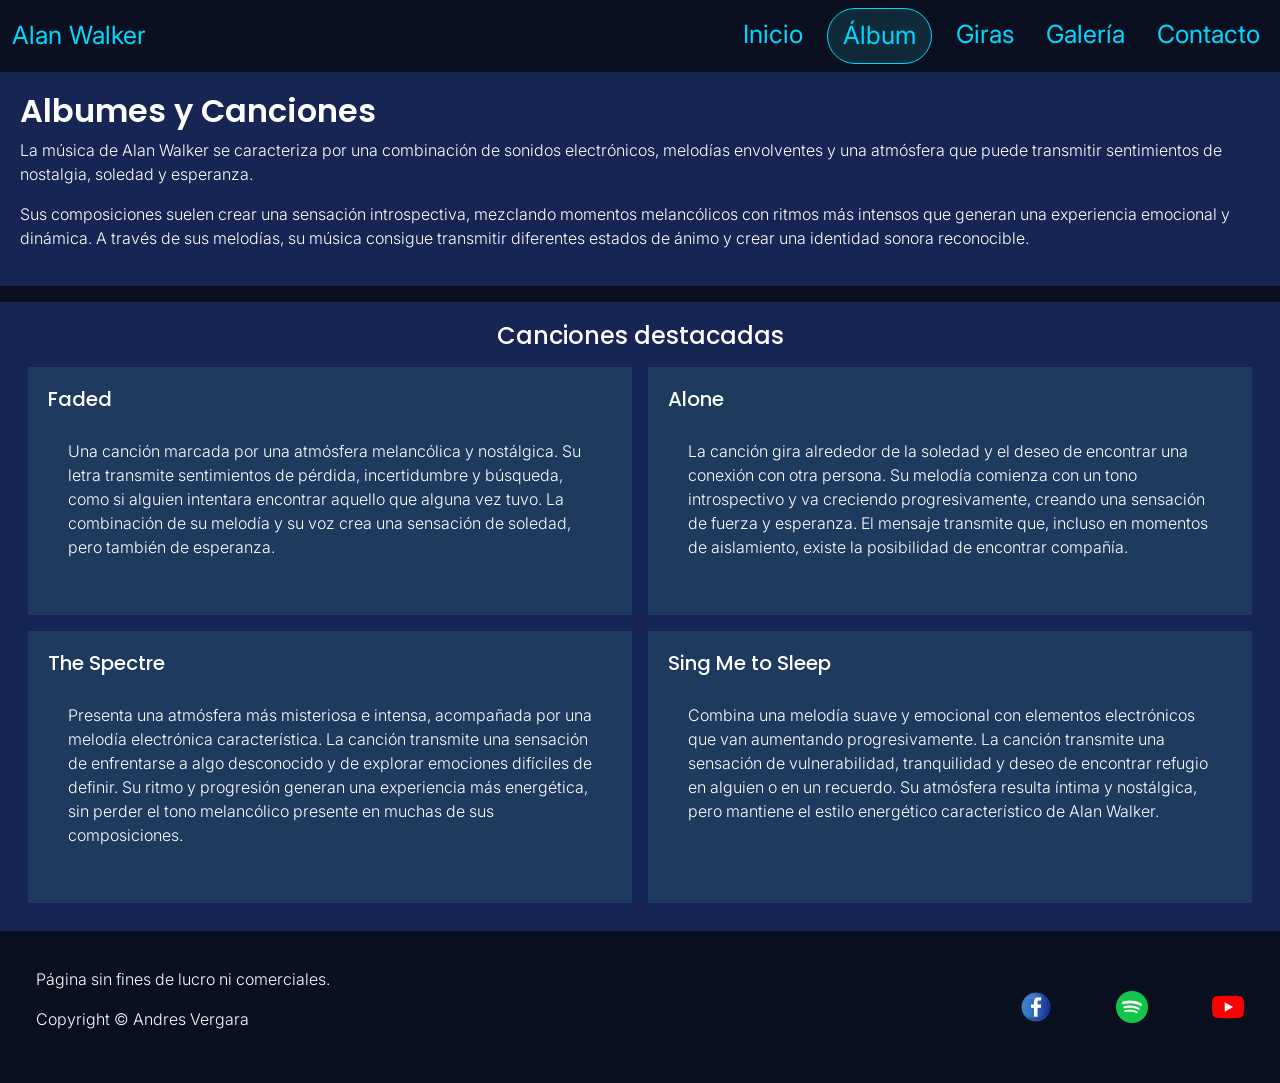
==== pages/album.html @ c4db2413 "Inicializacion" ====
<!DOCTYPE html>
<html lang="es">

<head>
    <!-- Meta Etiquetas -->
    <meta charset="UTF-8">
    <meta name="viewport" content="width=device-width, initial-scale=1.0">
    <meta name="keywords" content="Alan Walker, albumes, discografia, canciones, Faded, The Spectre">
    <meta name="description" content="Descubre los albumes y la discografia de Alan Walker conoce sus canciones mas populares y explora exitos como Faded y The Spectre">

    <!-- Imagen Pestaña -->
    <link rel="shortcut icon" href="../assets/icons/Logo.png" type="image/x-icon">
    
    <!-- CSS AOS -->
    <link href="https://unpkg.com/aos@2.3.1/dist/aos.css" rel="stylesheet">
    <!-- CSS Boostrasp -->
    <link href="https://cdn.jsdelivr.net/npm/bootstrap@5.3.8/dist/css/bootstrap.min.css" rel="stylesheet" integrity="sha384-sRIl4kxILFvY47J16cr9ZwB07vP4J8+LH7qKQnuqkuIAvNWLzeN8tE5YBujZqJLB" crossorigin="anonymous">
    <!-- CSS ESTILO -->
    <link rel="stylesheet" href="../css/style.css">

    <title>Alan Walker - Album</title>
</head>

<body>

    <header>
        <nav class="navbar navbar-expand-md navGeneral">
            <div class="container-fluid">

                <a class="navbar-brand" href="../index.html">Alan Walker</a>

                <button class="navbar-toggler" type="button"
                    data-bs-toggle="collapse"
                    data-bs-target="#navbarNav"
                    aria-controls="navbarNav"
                    aria-expanded="false"
                    aria-label="Abrir navegación">

                        <span class="menu-icon">
                            <span></span>
                            <span></span>
                            <span></span>
                        </span>
                </button>

                <div class="collapse navbar-collapse" id="navbarNav">
                    <ul class="navbar-nav">
                        <li class="nav-item">
                            <a class="nav-link" href="../index.html">Inicio</a>
                        </li>

                        <li class="nav-item">
                            <a class="nav-link active" href="album.html">Álbum</a>
                        </li>

                        <li class="nav-item">
                            <a class="nav-link" href="giras.html">Giras</a>
                        </li>

                        <li class="nav-item">
                            <a class="nav-link" href="galeria.html">Galería</a>
                        </li>

                        <li class="nav-item">
                            <a class="nav-link" href="contacto.html">Contacto</a>
                        </li>
                    </ul>
                </div>

            </div>
        </nav>
    </header>

    <main class="mainAlbum">

        <section>
        <h1>Albumes y Canciones</h1>
            <p>La música de Alan Walker se caracteriza por una combinación de sonidos electrónicos, melodías envolventes y una atmósfera que puede transmitir sentimientos de nostalgia, soledad y esperanza.</p>
            <p>Sus composiciones suelen crear una sensación introspectiva, mezclando momentos melancólicos con ritmos más intensos que generan una experiencia emocional y dinámica. A través de sus melodías, su música consigue transmitir diferentes estados de ánimo y crear una identidad sonora reconocible.</p>
        </section>

        <section class="destacadaAlbum">
            <h2>Canciones destacadas</h2>
            <div>
                <article>
                    <h3>Faded</h3>
                    <p>Una canción marcada por una atmósfera melancólica y nostálgica. Su letra transmite sentimientos de pérdida, incertidumbre y búsqueda, como si alguien intentara encontrar aquello que alguna vez tuvo. La combinación de su melodía y su voz crea una sensación de soledad, pero también de esperanza.</p>
                </article>

                <article>
                    <h3>Alone</h3>
                    <p>La canción gira alrededor de la soledad y el deseo de encontrar una conexión con otra persona. Su melodía comienza con un tono introspectivo y va creciendo progresivamente, creando una sensación de fuerza y esperanza. El mensaje transmite que, incluso en momentos de aislamiento, existe la posibilidad de encontrar compañía.</p>
                </article>
            </div>

            <div>
                <article>
                    <h3>The Spectre</h3>
                    <p>Presenta una atmósfera más misteriosa e intensa, acompañada por una melodía electrónica característica. La canción transmite una sensación de enfrentarse a algo desconocido y de explorar emociones difíciles de definir. Su ritmo y progresión generan una experiencia más energética, sin perder el tono melancólico presente en muchas de sus composiciones.</p>
                </article>

                <article>
                    <h3>Sing Me to Sleep</h3>
                    <p>Combina una melodía suave y emocional con elementos electrónicos que van aumentando progresivamente. La canción transmite una sensación de vulnerabilidad, tranquilidad y deseo de encontrar refugio en alguien o en un recuerdo. Su atmósfera resulta íntima y nostálgica, pero mantiene el estilo energético característico de Alan Walker.</p>
                </article>
            </div>
        </section>
    </main>



    <footer>
        <section>
            <p>Página sin fines de lucro ni comerciales.</p>
            <p>Copyright © Andres Vergara</p>
        </section>

        <section class="redes">
            <nav>
                <a target="_blank" href="https://www.facebook.com/alanwalkermusic/">
                    <img src="../assets/icons/facebookLogo.png" alt="Logo de Facebook">
                </a>
                <a target="_blank" href="https://open.spotify.com/artist/7vk5e3vY1uw9plTHJAMwjN">
                    <img src="../assets/icons/spotifyLogo.png" alt="Logo de Spotify">
                </a>
                <a target="_blank" href="https://www.youtube.com/channel/UCJrOtniJ0-NWz37R30urifQ">
                    <img src="../assets/icons/youtubeLogo.png" alt="Logo de YouTube">
                </a>
            </nav>
        </section>
    </footer>
<script src="https://unpkg.com/aos@2.3.1/dist/aos.js"></script>
<script>
    AOS.init();
</script>
<script src="https://cdn.jsdelivr.net/npm/bootstrap@5.3.8/dist/js/bootstrap.bundle.min.js" integrity="sha384-FKyoEForCGlyvwx9Hj09JcYn3nv7wiPVlz7YYwJrWVcXK/BmnVDxM+D2scQbITxI" crossorigin="anonymous"></script>
</body>

</html>
---- css/style.css ----
@charset "UTF-8";
@import url("https://fonts.googleapis.com/css2?family=Poppins:ital,wght@0,100;0,200;0,300;0,400;0,500;0,600;0,700;0,800;0,900;1,100;1,200;1,300;1,400;1,500;1,600;1,700;1,800;1,900&display=swap");
@import url("https://fonts.googleapis.com/css2?family=Inter:ital,opsz,wght@0,14..32,100..900;1,14..32,100..900&display=swap");
.girasCompra button, .bloqueFormContacto form button {
  background-color: #1E3A5F;
  border: 1px solid #00D9FF;
  border-radius: 5px;
  margin-bottom: 10px;
  color: #00D9FF;
  display: block;
  margin: 1rem auto;
  padding: 5px;
}
.girasCompra button:hover, .bloqueFormContacto form button:hover {
  transform: scale(1.09) translateY(-2px);
}

.bloqueGaleria, .bloqueVideo, .bloqueConciertos, .bloqueFotografia {
  background-color: #263F70;
  display: flex;
  flex-direction: column;
  align-items: center;
}

* {
  padding: 0;
  margin: 0;
  box-sizing: border-box;
}

body {
  overflow-x: hidden;
  font-family: "Inter", sans-serif;
  font-weight: 400;
  background-color: #0B1020;
  color: #FFFFFF;
}

img {
  max-width: 100%;
}

/* Contenidos */
section {
  background-color: #172554;
  padding: 20px;
}

article {
  background-color: #1E3A5F;
  padding: 20px;
}

/* Títulos */
h1, h2, h3 {
  font-family: "Poppins", sans-serif;
}

h1 {
  font-weight: 600;
  font-size: 2rem;
}

h2 {
  font-weight: 500;
  font-size: 1.5rem;
}

h3 {
  font-weight: 500;
  font-size: 1.25rem;
}

p {
  font-weight: 300;
  font-size: 1rem;
}

figcaption {
  font-weight: 200;
}

/* Enlaces */
a {
  text-decoration: none;
  color: #00D9FF;
}

/* Elementos */
iframe {
  width: 400px;
  height: 200px;
}

header nav a {
  font-size: 25px;
  color: #00D9FF;
}
header nav ul {
  list-style: none;
  display: flex;
  gap: 1rem;
}
header .navbar-collapse {
  justify-content: flex-end;
}
header .navbar-brand {
  font-size: 25px;
  color: #00D9FF;
}
header .navbar-brand:hover {
  color: #66E8FF;
}
header .nav-link {
  color: #00D9FF;
  font-size: 25px;
  padding: 8px;
  transition: all 0.5s;
}
header .nav-link:hover {
  color: #66E8FF;
  text-decoration: underline;
  transform: scale(0.92) translateY(-2px);
}
header .navbar .nav-link.active {
  color: #00D9FF;
  background-color: #102A3A;
  border: 1px solid #00D9FF;
  border-radius: 50px;
  padding: 8px 15px;
}
header .navbar-toggler {
  border-color: #00D9FF;
}
header .menu-icon {
  display: flex;
  flex-direction: column;
  gap: 5px;
}
header .menu-icon span {
  width: 20px;
  height: 2px;
  background-color: #00D9FF;
  display: block;
}

/* ============================= */
/* MAIN - MOBILE */
/* ============================= */
.mainIndex {
  display: flex;
  flex-direction: column;
  gap: 1rem;
}

/* ============================= */
/* TRAYECTORIA */
/* ============================= */
.trayectoriaIndex {
  display: flex;
  flex-direction: column;
  gap: 1rem;
}

.bloqueTrayectoriaIndex {
  display: block;
}

.bloqueHabilidadesIndex {
  display: block;
}

.indexImgAlan {
  display: none;
}

/* ============================= */
/* LISTA */
/* ============================= */
.indexLista {
  list-style: none;
}

/* ============================= */
/* BIOGRAFÍA */
/* ============================= */
.indexBioInicio {
  display: grid;
  grid-template-columns: 1fr;
  grid-template-areas: "indexT" "indexB1" "indexB2";
  gap: 1rem;
}

/* ============================= */
/* ÁREAS DEL GRID */
/* ============================= */
.indexTitulo {
  grid-area: indexT;
}

.indexBioTexto1 {
  grid-area: indexB1;
}

.indexBioTexto2 {
  grid-area: indexB2;
}

/* ============================= */
/* TABLET - 758px */
/* ============================= */
@media (min-width: 768px) {
  /* ========================= */
  /* TRAYECTORIA */
  /* ========================= */
  .trayectoriaIndex {
    grid-area: trayectoria;
    display: flex;
    flex-direction: column;
    gap: 1rem;
  }
  .bloqueTrayectoriaIndex {
    display: none;
  }
  .bloqueHabilidadesIndex {
    display: block;
  }
  .indexImgAlan {
    display: block;
  }
  /* ========================= */
  /* BIOGRAFÍA */
  /* ========================= */
  .indexBioInicio {
    grid-area: bio;
    display: grid;
    grid-template-columns: 1fr 1fr;
    grid-template-rows: auto;
    grid-template-areas: "indexT indexT" "indexB1 indexB2";
    gap: 1rem;
  }
  .indexImgAlan {
    display: none;
  }
}
/* ============================= */
/* ESCRITORIO - 1024px */
/* ============================= */
@media (min-width: 1024px) {
  /* ========================= */
  /* MAIN INDEX */
  /* ========================= */
  .mainIndex {
    display: flex;
    flex-direction: column;
    gap: 1rem;
  }
  /* ========================= */
  /* TRAYECTORIA */
  /* ========================= */
  .trayectoriaIndex {
    display: grid;
    display: grid;
    grid-template-columns: 1fr 1fr;
    grid-template-rows: auto 1fr;
    grid-template-areas: "bloTraInd bloTraInd" "bloqHabInd bloImgInd";
  }
  .bloqueTrayectoriaIndex {
    grid-area: bloTraInd;
    display: block;
  }
  .bloqueHabilidadesIndex {
    grid-area: bloqHabInd;
    display: block;
  }
  .indexImgAlan {
    grid-area: bloImgInd;
    display: block;
  }
  /* ========================= */
  /* BIOGRAFÍA */
  /* ========================= */
  .indexBioInicio {
    display: grid;
    grid-template-columns: repeat(2, 1fr);
    grid-template-rows: 1fr 1fr 2fr;
    grid-template-areas: "indexT indexT" "indexB1 indexB1" "indexB2 indexB2";
    gap: 1rem;
  }
  /* ========================= */
  /* LISTA */
  /* ========================= */
  .indexLista {
    list-style: none;
  }
  /* ========================= */
  /* TRAYECTORIA */
  /* ========================= */
  .trayectoriaIndex {
    gap: 0;
  }
}
/* ============================= */
/* ALBUM - ESCRITORIO */
/* ============================= */
@media (min-width: 1024px) {
  .mainAlbum {
    display: flex;
    flex-direction: column;
    gap: 1rem;
  }
  .destacadaAlbum {
    display: flex;
    flex-direction: column;
    align-items: center;
  }
  .destacadaAlbum div {
    display: flex;
    flex-direction: row;
    gap: 1rem;
    padding: 0.5rem;
  }
  .destacadaAlbum div article {
    flex: 1;
  }
  .destacadaAlbum div article p {
    padding: 20px;
  }
}
/* ============================= */
/* COMTACTO - MOBILE */
/* ============================= */
.mainContacto {
  display: grid;
  grid-template-columns: auto;
  grid-template-rows: 1fr 1.5fr 5fr;
  grid-template-areas: "bloqTitCon" "bloqCorCon" "bloqForCot";
}

.bloqueTituloContacto {
  align-items: center;
  grid-area: bloqTitCon;
}

.bloqueCorreoContacto {
  display: flex;
  align-items: center;
  flex-direction: column;
  grid-area: bloqCorCon;
}

.bloqueFormContacto {
  display: flex;
  flex-direction: column;
  grid-area: bloqForCot;
}
.bloqueFormContacto h2,
.bloqueFormContacto p {
  display: flex;
  align-items: center;
}
.bloqueFormContacto form {
  display: flex;
  flex-direction: column;
}
.bloqueFormContacto form label {
  padding-top: 1.5rem;
}
.bloqueFormContacto form textarea {
  width: 100%;
  height: 8rem;
  resize: none;
}

.BloqueInformacionContacto {
  display: none;
}

.bloqueFormContacto {
  background: linear-gradient(145deg, rgba(23, 37, 84, 0.95), rgba(30, 58, 95, 0.9));
  border: 1px solid #00D9FF;
  border-radius: 12px;
  padding: 2rem;
  margin-bottom: 1rem;
  box-shadow: 0 8px 25px rgba(0, 0, 0, 0.3);
}
.bloqueFormContacto form {
  gap: 0.5rem;
}
.bloqueFormContacto form input,
.bloqueFormContacto form textarea {
  background-color: rgba(11, 16, 32, 0.8);
  border: 1px solid #263F70;
  border-radius: 6px;
  padding: 0.8rem;
  color: white;
  outline: none;
}
.bloqueFormContacto form input:focus,
.bloqueFormContacto form textarea:focus {
  border-color: #00D9FF;
  box-shadow: 0 0 8px rgba(0, 217, 255, 0.3);
}
.bloqueFormContacto form button {
  width: 30%;
  margin-top: 1rem;
  align-self: center;
}

/* ============================= */
/* CONTACTO - TABLET */
/* ============================= */
@media (min-width: 768px) {
  .mainContacto {
    display: grid;
    grid-template-columns: 1fr 1fr;
    grid-template-rows: 1fr 1.5fr 5fr;
    grid-template-areas: "bloqTitCon bloqTitCon" "bloqCorCon bloqForCot" "bloqInfCon bloqForCot";
  }
  .BloqueInformacionContacto {
    display: block;
    grid-area: bloqInfCon;
  }
}
/* ============================= */
/* CONTACTO - ESCRITORIO */
/* ============================= */
@media (min-width: 1024px) {
  .mainContacto {
    background-color: #172554;
    display: grid;
    grid-template-columns: repeat(4, 1fr);
    grid-template-rows: 1fr 1.5fr 5fr;
    grid-template-areas: "bloqTitCon bloqTitCon bloqTitCon bloqTitCon" "bloqCorCon bloqCorCon bloqForCot bloqForCot" "bloqInfCon bloqInfCon bloqForCot bloqForCot";
  }
  .BloqueInformacionContacto {
    display: block;
    grid-area: bloqInfCon;
  }
  .bloqueCorreoContacto,
  .BloqueInformacionContacto {
    width: 50%;
    justify-self: center;
  }
  .bloqueFormContacto {
    width: 70%;
  }
}
/* ============================= */
/* GALERIA - MOBILE */
/* ============================= */
.mainGaleria {
  background-color: #172554;
  display: grid;
  grid-template-columns: 1fr;
  gap: 1rem;
  padding: 8px;
}

.mainGaleria .galeriaCarrusel {
  background-color: #1E3A5F;
}

.carousel-item:hover {
  transform: scale(1.2);
}

.galeriaCarrusel {
  width: 70%;
  max-width: 500px;
  margin: 0 auto;
  padding: 1rem;
  background-color: rgb(11, 16, 32);
  border: 1px solid rgb(0, 217, 255);
  border-radius: 8px;
  box-shadow: 0 0 15px rgba(0, 217, 255, 0.2);
}

.galeriaIframe {
  display: block;
}

.carousel-caption {
  display: none;
}

.carruselFoto3, .carruselFoto4, .bloqueConciertos {
  display: none;
}

/* ============================= */
/* GALERIA - TABLET */
/* ============================= */
@media (min-width: 768px) {
  .bloqueFotografia {
    width: 100%;
    display: grid;
    grid-template-columns: repeat(2, 1fr);
    grid-template-rows: 1fr 5fr;
    grid-template-areas: "tituloF tituloF" "carr1F carr2F";
  }
  .bloqueVideo {
    display: grid;
    grid-template-columns: repeat(2, minmax(0, 1fr));
    grid-template-rows: 1fr 5fr;
    grid-template-areas: "tituloV tituloV" "carr1V carr2V";
  }
  .bloqueFotografia h2 {
    justify-self: center;
    grid-area: tituloF;
  }
  .carruselFoto1 {
    grid-area: carr1F;
  }
  .carruselFoto2 {
    grid-area: carr2F;
  }
  .bloqueVideo h2 {
    justify-self: center;
    grid-area: tituloV;
  }
  .carruselVideo1 {
    grid-area: carr1V;
  }
  .carruselVideo2 {
    grid-area: carr2V;
  }
  .carousel-caption {
    display: none;
  }
}
/* ============================= */
/* GALERIA - ESCRITORIO */
/* ============================= */
@media (min-width: 1024px) {
  .carruselFoto3,
  .carruselFoto4,
  .bloqueConciertos {
    display: block;
  }
  .mainGaleria {
    display: grid;
    grid-template-columns: repeat(4, 1fr);
    grid-template-rows: 1fr 6fr 6fr;
    grid-template-areas: "tituloG . . ." "bloqFo bloqFo bloqFo bloqFo" "bloqVi bloqVi bloqCo bloqCo";
  }
  .bloqueConciertos {
    display: grid;
    grid-template-columns: repeat(1, minmax(0, 1fr));
    grid-template-rows: 1fr 3fr 3fr;
    grid-template-areas: "tituloG2" "concierto" "concierto";
  }
  .bloqueConciertos h2 {
    justify-self: center;
    grid-area: tituloG2;
  }
  .bloqueConciertos section {
    grid-area: concierto;
  }
  .bloqueFotografia {
    width: 100%;
    display: grid;
    grid-template-columns: repeat(3, 1fr);
    grid-template-rows: 1fr 5fr;
    grid-template-areas: "tituloF tituloF tituloF" "carr1F carr2F carr3F";
  }
  .bloqueVideo {
    display: grid;
    grid-template-columns: repeat(1, minmax(0, 1fr));
    grid-template-rows: 1fr 3fr 3fr;
    grid-template-areas: "tituloV" "carr1V" "carr2V";
  }
  .carruselFoto3 {
    grid-area: carr3F;
  }
  .tituloGaleria {
    grid-area: tituloG;
  }
  .bloqueFotografia {
    grid-area: bloqFo;
  }
  .bloqueVideo {
    grid-area: bloqVi;
  }
  .bloqueConciertos {
    grid-area: bloqCo;
  }
}
@keyframes sacudirCompra {
  0%, 10%, 20%, 30%, 40%, 100% {
    transform: translateX(0);
  }
  2.5% {
    transform: translateX(-2px);
  }
  5% {
    transform: translateX(2px);
  }
  7.5% {
    transform: translateX(-2px);
  }
}
/* ============================= */
/* GIRAS - MOBILE */
/* ============================= */
.listaGiras {
  display: grid;
  grid-template-columns: 1fr;
  grid-template-rows: auto;
  grid-template-areas: none;
  gap: 1rem;
}
.listaGiras article {
  display: grid;
  grid-template-columns: 1fr;
  grid-template-rows: auto;
  grid-template-areas: none;
  gap: 1rem;
  justify-items: center;
}

iframe {
  display: none;
}

.girasCompra button {
  width: auto;
  animation: sacudirCompra 2.5s ease-in-out infinite;
}

.listaGiras article {
  background: linear-gradient(105deg, #172554, #1e3a5f, #00a9c7);
  border-radius: 8px;
  padding: 1.5rem;
}

/* ============================= */
/* TABLET - 768px */
/* ============================= */
@media (min-width: 768px) {
  .girasFecha {
    grid-area: girasF;
  }
  .girasPais {
    grid-area: girasP;
    grid-column: 2;
    grid-row: 1/3;
    align-self: center;
  }
  .girasZona {
    grid-area: girasZ;
  }
  .girasCompra {
    grid-area: girasC;
    grid-column: 3;
    grid-row: 1/3;
    align-self: center;
  }
  .listaGiras article {
    display: grid;
    grid-template-columns: 1fr 3fr 1fr;
    grid-template-rows: 1fr 1fr;
    grid-template-areas: "girasF girasP girasC" "girasZ . .";
    justify-items: center;
    align-items: center;
  }
  iframe {
    display: none;
  }
}
/* ============================= */
/* ESCRITORIO - 1024px */
/* ============================= */
@media (min-width: 1024px) {
  .girasFecha {
    grid-area: girasF;
  }
  .girasPais {
    display: none;
    grid-area: girasP;
  }
  .girasZona {
    grid-area: girasZ;
  }
  .girasCompra {
    grid-area: girasC;
  }
  .girasMap {
    grid-area: girasM;
  }
  .listaGiras article {
    display: grid;
    grid-template-columns: repeat(3, 1fr);
    grid-template-rows: 1fr 1fr 1fr;
    grid-template-areas: "girasF girasM ." "girasZ girasM girasC" "girasZ girasM girasC";
  }
  iframe {
    display: block;
    height: 120px;
    padding: 1rem;
  }
}
footer {
  padding: 1rem;
  background-color: #0B1020;
  display: flex;
  flex-direction: row;
  justify-content: space-between;
  align-items: center;
}
footer section {
  background-color: #0B1020;
}
footer section nav {
  display: flex;
  flex-direction: row;
  justify-content: space-evenly;
  align-items: center;
  gap: 4rem;
}
footer .redes {
  display: flex;
  flex-direction: row;
}
footer .redes nav a {
  width: 2rem;
}

/* ============================= */
/* CARDS */
/* ============================= */
.indexCard {
  background-color: #1E3A5F;
  color: #FFFFFF;
  border: 1px solid #00D9FF;
}
.indexCard .card-title {
  color: #00D9FF;
}
.indexCard .card-text {
  color: #FFFFFF;
}

/* ============================= */
/* ACORDEÓN */
/* ============================= */
#accordionTrayectoria .accordion-item {
  background-color: #1E3A5F;
  border: 1px solid #00D9FF;
  border-radius: 5px;
  overflow: hidden;
  margin-bottom: 10px;
}
#accordionTrayectoria .accordion-button {
  background-color: #1E3A5F;
  color: #00D9FF;
  border: none;
  box-shadow: none;
  transition: all 2s ease;
}
#accordionTrayectoria .accordion-button:not(.collapsed) {
  background-color: #1E3A5F;
  color: #00D9FF;
  box-shadow: none;
}
#accordionTrayectoria .accordion-body {
  background-color: #1E3A5F;
  color: #FFFFFF;
  border-top: 1px solid #00D9FF;
}
#accordionTrayectoria .accordion-button:focus {
  background-color: #263F70;
  color: #66E8FF;
  border: 1px solid #00D9FF;
  box-shadow: 0 0 0 3px rgba(0, 217, 255, 0.25);
}

/*# sourceMappingURL=style.css.map */
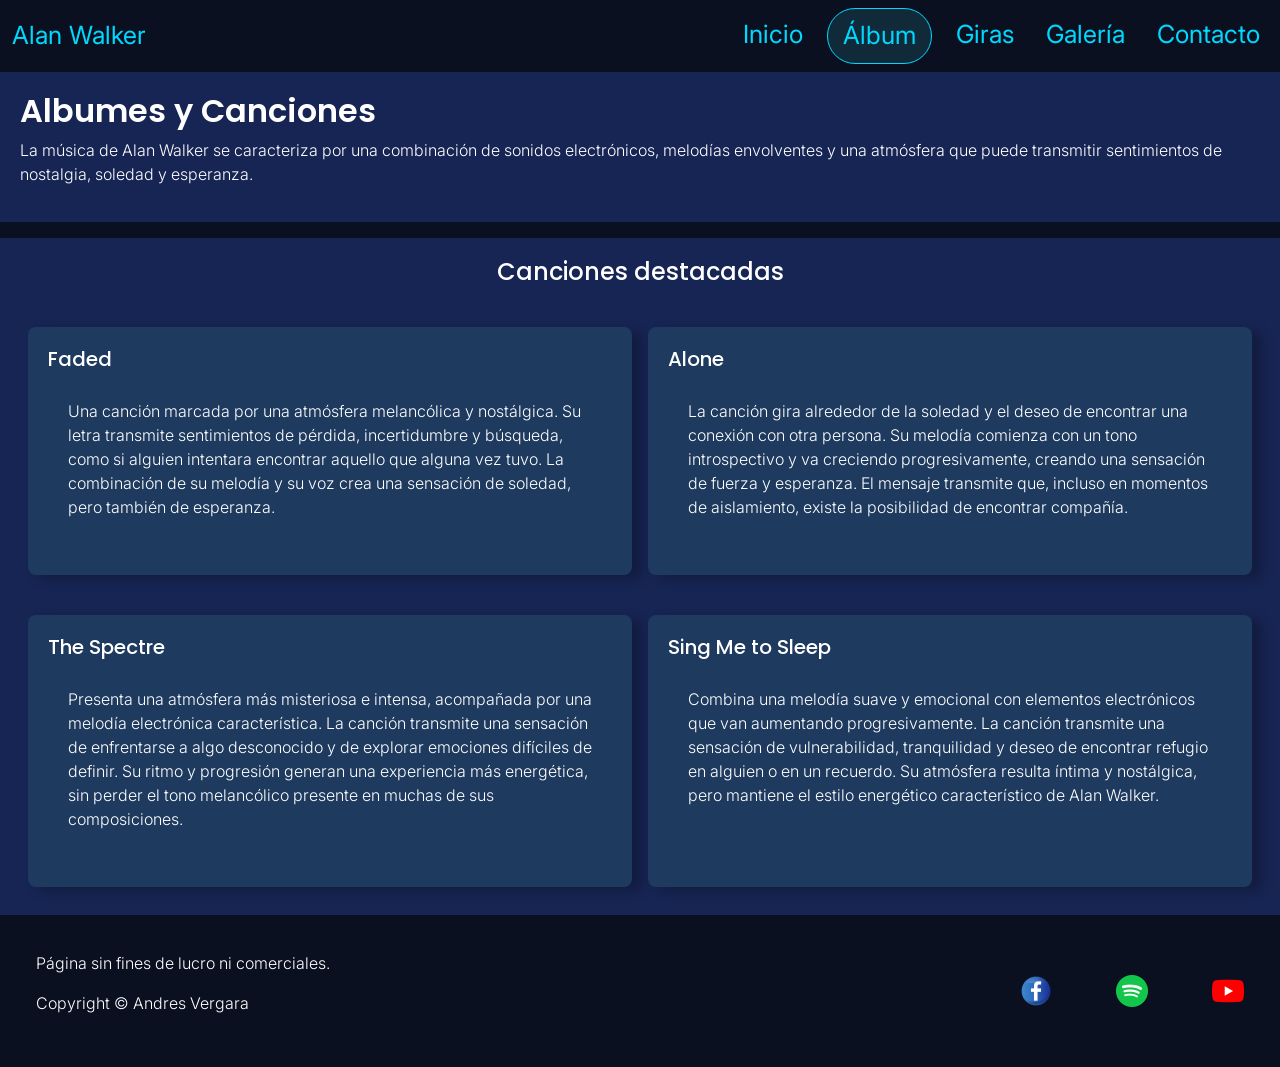
==== commit 29a478d9: "Vista Celular" ====
--- a/pages/album.html
+++ b/pages/album.html
@@ -76,7 +76,7 @@
         <section>
         <h1>Albumes y Canciones</h1>
             <p>La música de Alan Walker se caracteriza por una combinación de sonidos electrónicos, melodías envolventes y una atmósfera que puede transmitir sentimientos de nostalgia, soledad y esperanza.</p>
-            <p>Sus composiciones suelen crear una sensación introspectiva, mezclando momentos melancólicos con ritmos más intensos que generan una experiencia emocional y dinámica. A través de sus melodías, su música consigue transmitir diferentes estados de ánimo y crear una identidad sonora reconocible.</p>
+            <p class="textoMainAlbum">Sus composiciones suelen crear una sensación introspectiva, mezclando momentos melancólicos con ritmos más intensos que generan una experiencia emocional y dinámica. A través de sus melodías, su música consigue transmitir diferentes estados de ánimo y crear una identidad sonora reconocible.</p>
         </section>
 
         <section class="destacadaAlbum">
--- a/css/style.css
+++ b/css/style.css
@@ -300,6 +300,27 @@
     gap: 0;
   }
 }
+.textoMainAlbum {
+  display: none;
+}
+
+.destacadaAlbum {
+  display: flex;
+  flex-direction: column;
+  gap: 1.5rem;
+}
+.destacadaAlbum div {
+  display: flex;
+  flex-direction: column;
+  gap: 1rem;
+}
+.destacadaAlbum div article {
+  width: 100%;
+  padding: 1.25rem;
+  border-radius: 8px;
+  box-shadow: 10px 4px 12px rgba(0, 0, 0, 0.25);
+}
+
 /* ============================= */
 /* ALBUM - ESCRITORIO */
 /* ============================= */
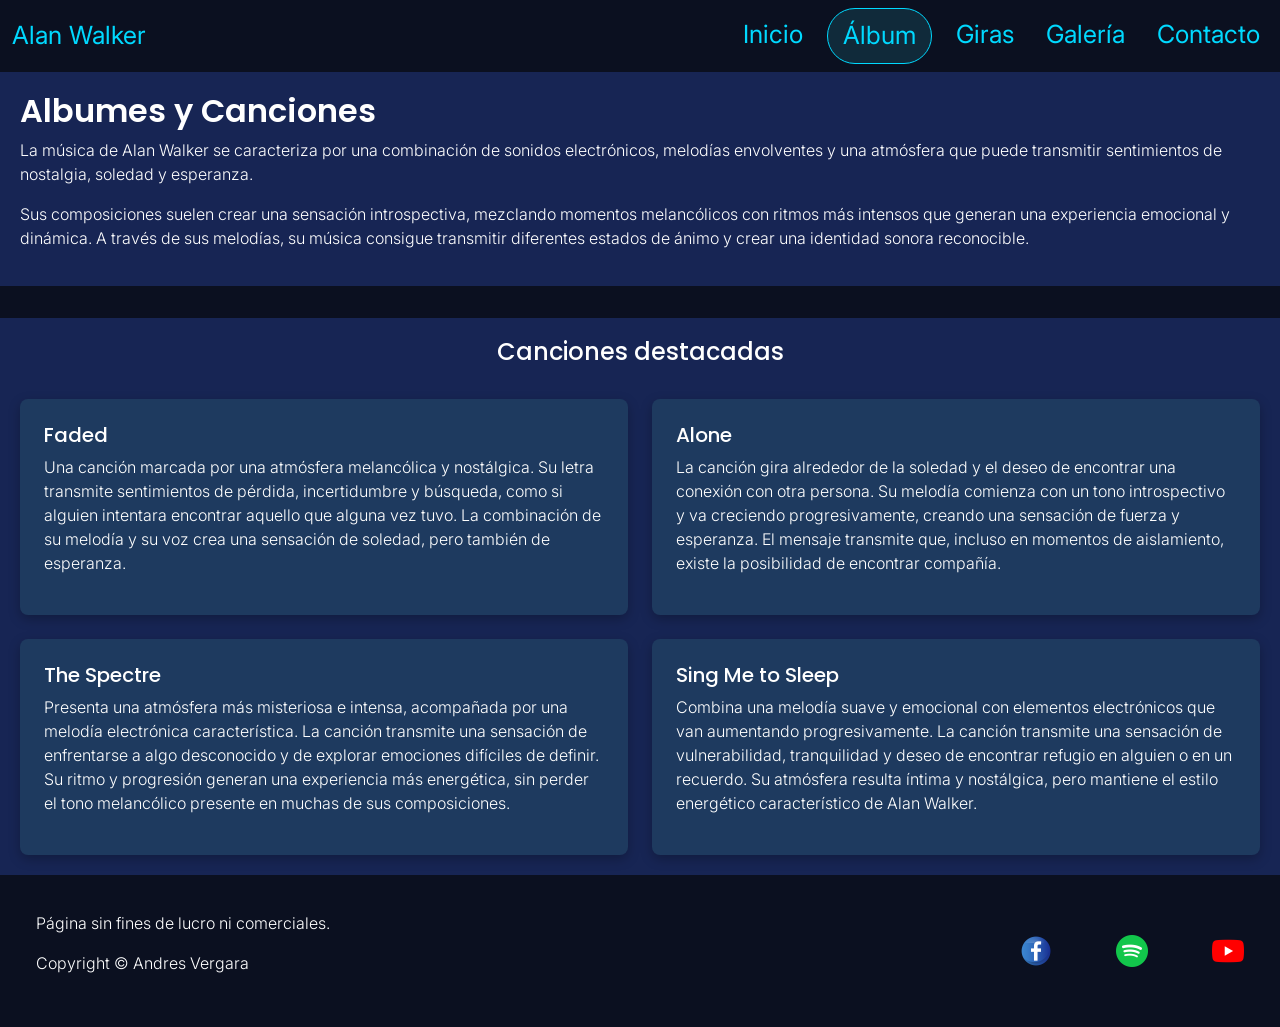
==== commit b3ad2d60: "Arreglos en SEO General" ====
--- a/pages/album.html
+++ b/pages/album.html
@@ -18,7 +18,7 @@
     <!-- CSS ESTILO -->
     <link rel="stylesheet" href="../css/style.css">
 
-    <title>Alan Walker - Album</title>
+    <title>Álbumes y canciones de Alan Walker | Discografía</title>
 </head>
 
 <body>
--- a/css/style.css
+++ b/css/style.css
@@ -300,6 +300,9 @@
     gap: 0;
   }
 }
+/* ============================= */
+/* ALBUM - MOBILE */
+/* ============================= */
 .textoMainAlbum {
   display: none;
 }
@@ -318,34 +321,61 @@
   width: 100%;
   padding: 1.25rem;
   border-radius: 8px;
-  box-shadow: 10px 4px 12px rgba(0, 0, 0, 0.25);
-}
-
+  box-shadow: 0px 4px 12px rgba(0, 0, 0, 0.25);
+}
+
+/* ============================= */
+/* CONTACTO - TABLET */
+/* ============================= */
+@media (min-width: 768px) {
+  .destacadaAlbum {
+    gap: 2rem;
+  }
+  .destacadaAlbum div {
+    display: flex;
+    flex-direction: row;
+    gap: 1.5rem;
+  }
+  .destacadaAlbum div article {
+    flex: 1;
+    min-width: 0;
+    transition: box-shadow 0.3s ease;
+  }
+  .destacadaAlbum div article:hover {
+    box-shadow: 0 8px 18px rgba(0, 0, 0, 0.4);
+  }
+}
 /* ============================= */
 /* ALBUM - ESCRITORIO */
 /* ============================= */
+.textoMainAlbum {
+  display: block;
+}
+
 @media (min-width: 1024px) {
   .mainAlbum {
     display: flex;
     flex-direction: column;
-    gap: 1rem;
+    gap: 2rem;
+    max-width: 1400px;
+    margin: 0 auto;
   }
   .destacadaAlbum {
     display: flex;
     flex-direction: column;
     align-items: center;
+    gap: 1.5rem;
   }
   .destacadaAlbum div {
     display: flex;
     flex-direction: row;
-    gap: 1rem;
-    padding: 0.5rem;
+    gap: 1.5rem;
+    width: 100%;
   }
   .destacadaAlbum div article {
     flex: 1;
-  }
-  .destacadaAlbum div article p {
-    padding: 20px;
+    padding: 1.5rem;
+    border-radius: 8px;
   }
 }
 /* ============================= */
